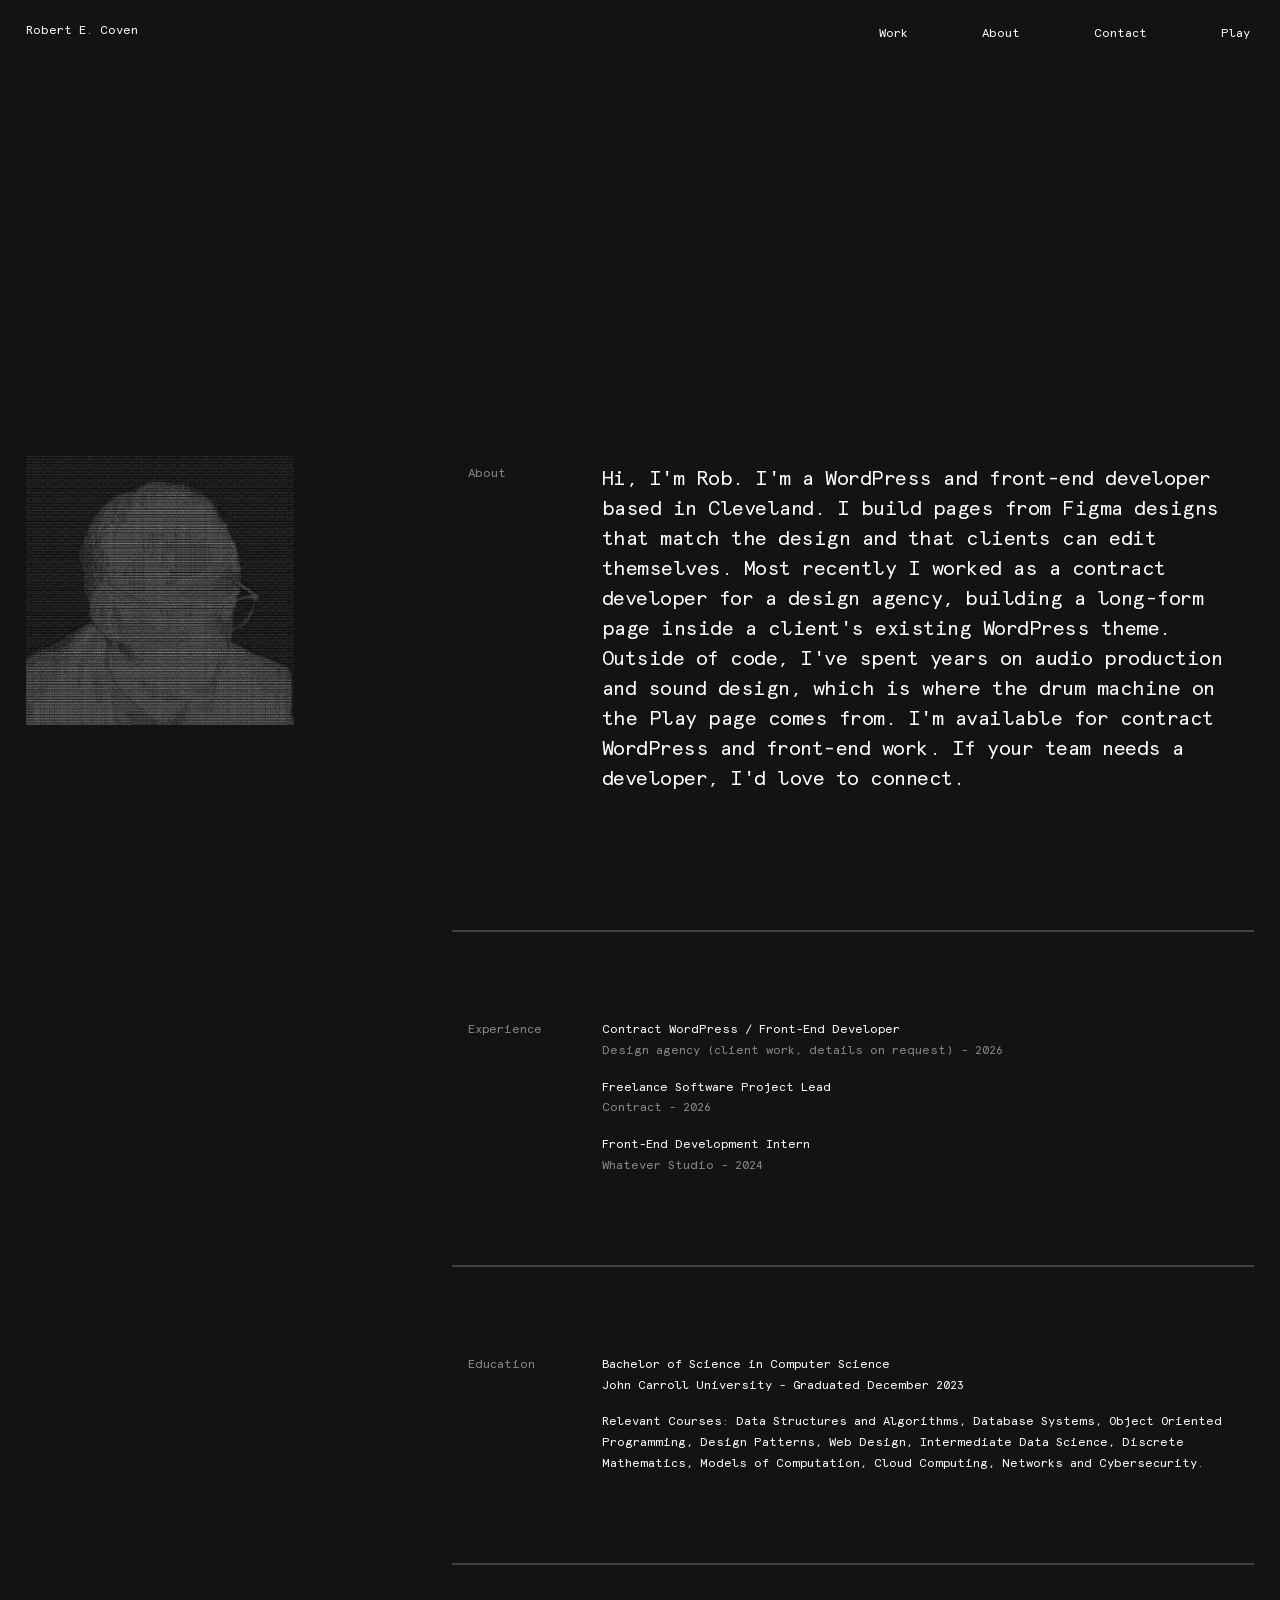
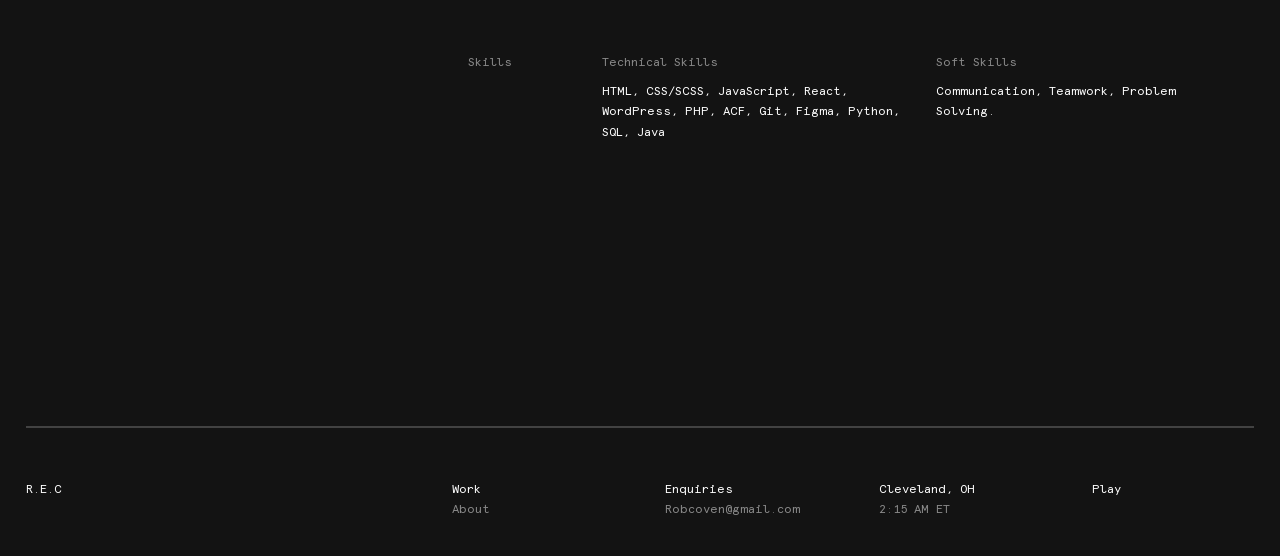
==== about.html @ 25897bfc "Update site copy for web dev work, fix contact email typo" ====
<!DOCTYPE html>
<html lang="en">
  <head>
    <meta charset="UTF-8">
    <meta name="viewport" content="width=device-width, initial-scale=1.0">
    <meta http-equiv="X-UA-Compatible" content="ie=edge">
    <title>About | Rob Coven</title>
    <link rel="stylesheet" href="./simple-grid.css">
    <link rel="stylesheet" href="./style.css">
    <link rel="icon" href="./favicon.ico" type="image/x-icon">
  </head>
  <body>
    <div class="container">
        <div class="nav row">
            <div class="col-8 h-name">
                <a class="nav-items" href="index.html">Robert E. Coven</a>
            </div>

            <div class="col-9-12 flex-nav">
                <div><a class="nav-links" href="index.html#work-section">Work</a></div>
                <div><a class="nav-links" href="about.html">About</a></div>
                <div><a class="nav-links" href="mailto:Robcoven@gmail.com">Contact</a></div>
                <div><a class="nav-links" href="play.html">Play</a></div>
            </div>
            <div class="ham-menu">
                <span class="bar"></span>
                <span class="bar"></span>
            </div>
        </div>

        <div class="mobile-menu">
            <div class="ham-display">
                <div class="ham-links">
                    <a class="nav-links mobile-hc" href="index.html#work-section">Work</a>
                    <a class="nav-links mobile-hc" href="about.html">About</a>
                    <a class="nav-links mobile-hc" href="mailto:Robcoven@gmail.com">Contact</a>
                    <a class="nav-links mobile-hc" href="play.html">Play</a>
                </div>


            </div>

            <div class="ham-footer">
                <div class="container-left">
                    <a class="mobile-label mobile-hc" href="index.html">R.E.C</a>
                </div>
                <div class="container-right">
                    <span class="mobile-label">Enquiries</span>
                    <a class="label-text opac-5" href="mailto:Robcoven@gmail.com">Robcoven@gmail.com</a> 
                </div>
            </div>
        </div>

        <div class="about row about-mobile">
            <div class="col-3 about-img-wrapper">
                <img  class="rob-img" src="./rob-1.jpg" alt="">
                <img  class="mobile-img" src="./ascii-rob.png" alt="">
            </div>
            <div class="col-1"></div>
            <div class="col-8">
                <div class="row about-section">
                    <div class="col-2 opac-5">
                        <span class="label-text">About</span>
                    </div>
                    <div class="col-10">
                    <p class="about-text">Hi, I'm Rob. I'm a WordPress and front-end developer based in Cleveland. I build pages from Figma designs that match the design and that clients can edit themselves. Most recently I worked as a contract developer for a design agency, building a long-form page inside a client's existing WordPress theme. Outside of code, I've spent years on audio production and sound design, which is where the drum machine on the Play page comes from. I'm available for contract WordPress and front-end work. If your team needs a developer, I'd love to connect.</p>
                    </div>
                </div>
                <div class="row">
                    <hr class="divider">
                </div>
                <div class="row about-section">
                    <div class="col-2 opac-5">
                        <span class="label-text">Experience</span>
                    </div>
                    <div class="col-10">
                    <p class="label-text">Contract WordPress / Front-End Developer</p>
                    <p class="label-text opac-5">Design agency (client work, details on request) - 2026</p>
                    <div class="gpa-wrapper">
                    </div>
                    <p class="label-text">Freelance Software Project Lead</p>
                    <p class="label-text opac-5">Contract - 2026</p>
                    <div class="gpa-wrapper">
                    </div>
                    <p class="label-text">Front-End Development Intern</p>
                    <p class="label-text opac-5">Whatever Studio - 2024</p>
                    </div>
                </div>
                <div class="row">
                    <hr class="divider">
                </div>
                <div class="row about-section">
                    <div class="col-2 opac-5">
                        <span class="label-text">Education</span>
                    </div>
                    <div class="col-10">
                    <p class="label-text">Bachelor of Science in Computer Science</p>
                    <p class="label-text">John Carroll University - Graduated December 2023</p>
                    <div class="gpa-wrapper">
                    </div>
                    <p class="label-text">Relevant Courses: Data Structures and Algorithms, Database Systems, Object Oriented Programming, Design Patterns, Web Design, Intermediate Data Science, Discrete Mathematics, Models of Computation, Cloud Computing, Networks and Cybersecurity.</p>
                    </div>
                </div>
                <div class="row">
                    <hr class="divider">
                </div>
                <div class="row about-section">
                    <div class="col-2 opac-5">
                        <span class="label-text">Skills</span>
                    </div>
                    <div class="col-5">
                    <p class="skill-label opac-5">Technical Skills</p>
                    <p class="label-text">HTML, CSS/SCSS, JavaScript, React, WordPress, PHP, ACF, Git, Figma, Python, SQL, Java</p>
                    </div>
                    <div class="col-5">
                        <p class="skill-label opac-5">Soft Skills</p>
                        <p class="label-text">Communication, Teamwork, Problem Solving.</p>
                        </div>
                </div>
            </div>
        </div>
        <div class="row">
            <div class="col-12">
                <hr class="footer-divider">
            </div>
        </div>
        <div class="row mobile-name">
            <div class="col-12">
                <a class="label-text" href="index.html">R.E.C</a>
            </div>
        </div>
        <div class="row footer-links">
            <div class="col-6">
                <a class="label-text" href="index.html#work-section">Work</a>
                <a class="label-text opac-5" href="about.html">About</a>  
            </div>
            <div class="col-6">
                <span class="label-text">Enquiries</span>
                <a class="label-text opac-5" href="mailto:Robcoven@gmail.com">Robcoven@gmail.com</a>
            </div>
        </div>
        <div class="row footer">
            <div class="col-4">
                <a class="label-text footer-name" href="index.html">R.E.C</a>
            </div>
            <div class="col-2">
                <a class="f-label" href="index.html#work-section">Work</a>
                <a class="label-text opac-5" href="about.html">About</a>
            </div>
            <div class="col-2">
                <span class="f-label">Enquiries</span>
                <a class="label-text opac-5" href="mailto:Robcoven@gmail.com">Robcoven@gmail.com</a>
            </div>
            <div class="col-2">
                <span class="f-label">Cleveland, OH</span>
                <span class="label-text opac-5" id="live-time"></span>
            </div>
            <div class="col-2">
                <a class="label-text" href="play.html">Play</a>
            </div>

        </div>            
    </div>
	<script src="index.js"></script>
  </body>
</html>
---- simple-grid.css ----
/**
*** SIMPLE GRID
*** (C) ZACH COLE 2016
**/

@import url(https://fonts.googleapis.com/css?family=Lato:400,300,300italic,400italic,700,700italic);

/* UNIVERSAL */

html,
body {
  height: 100%;
  width: 100%;
  margin: 0;
  padding: 0;
  left: 0;
  top: 0;
  font-size: 100%;
}

/* ROOT FONT STYLES */


/* TYPOGRAPHY */

h1 {
  font-size: 2.5rem;
}

h2 {
  font-size: 2rem;
}

h3 {
  font-size: 1.375rem;
}

h4 {
  font-size: 1.125rem;
}

h5 {
  font-size: 1rem;
}

h6 {
  font-size: 0.875rem;
}

p {
  font-size: 1.125rem;
  font-weight: 200;
  line-height: 1.8;
}

.font-light {
  font-weight: 300;
}

.font-regular {
  font-weight: 400;
}

.font-heavy {
  font-weight: 700;
}

/* POSITIONING */

.left {
  text-align: left;
}

.right {
  text-align: right;
}

.center {
  text-align: center;
  margin-left: auto;
  margin-right: auto;
}

.justify {
  text-align: justify;
}

/* ==== GRID SYSTEM ==== */

.container {
  width: 100%;
  margin-top: 16px;
}

.row {
  position: relative;
  width: 100%;
}

.row [class^="col"] {
  float: left;
  margin: 0.5rem 2%;
  min-height: 0.125rem;
}

.col-1,
.col-2,
.col-3,
.col-4,
.col-5,
.col-6,
.col-7,
.col-8,
.col-9,
.col-10,
.col-11,
.col-12 {
  width: 96%;
}

.col-1-sm {
  width: 4.33%;
}

.col-2-sm {
  width: 12.66%;
}

.col-3-sm {
  width: 21%;
}

.col-4-sm {
  width: 29.33%;
}

.col-5-sm {
  width: 37.66%;
}

.col-6-sm {
  width: 46%;
}

.col-7-sm {
  width: 54.33%;
}

.col-8-sm {
  width: 62.66%;
}

.col-9-sm {
  width: 71%;
}

.col-10-sm {
  width: 79.33%;
}

.col-11-sm {
  width: 87.66%;
}

.col-12-sm {
  width: 96%;
}

.row::after {
	content: "";
	display: table;
	clear: both;
}

.hidden-sm {
  display: none;
}

@media only screen and (min-width: 33.75em) {  /* 540px */
  .container {
    width: 80%;
  }
}

@media only screen and (min-width: 50em) {  /* 800px */
  .col-1 {
    width: 4.33%;
  }

  .col-2 {
    width: 12.66%;
  }

  .col-3 {
    width: 21%;
  }

  .col-4 {
    width: 29.33%;
  }

  .col-5 {
    width: 37.66%;
  }

  .col-6 {
    width: 46%;
  }

  .col-7 {
    width: 54.33%;
  }

  .col-8 {
    width: 62.66%;
  }

  .col-9 {
    width: 71%;
  }

  .col-10 {
    width: 79.33%;
  }

  .col-11 {
    width: 87.66%;
  }

  .col-12 {
    width: 96%;
  }

  .hidden-sm {
    display: block;
  }
}

@media only screen and (min-width: 60em) { /* 960px */
  .container {
    width: 100%;
  }
}
---- style.css ----
html, body, div, span, applet, object, iframe,
h1, h2, h3, h4, h5, h6, p, blockquote, pre,
a, abbr, acronym, address, big, cite, code,
del, dfn, em, img, ins, kbd, q, s, samp,
small, strike, strong, sub, sup, tt, var,
b, u, i, center,
dl, dt, dd, ol, ul, li,
fieldset, form, label, legend,
table, caption, tbody, tfoot, thead, tr, th, td,
article, aside, canvas, details, embed, 
figure, figcaption, footer, header, hgroup, 
menu, nav, output, ruby, section, summary,
time, mark, audio, video {
	margin: 0;
	padding: 0;
	border: 0;
	font-size: 100%;
	font: inherit;
	vertical-align: baseline;
}
/* HTML5 display-role reset for older browsers */
article, aside, details, figcaption, figure, 
footer, header, hgroup, menu, nav, section {
	display: block;
}
body {
	line-height: 1;
}
ol, ul {
	list-style: none;
}
blockquote, q {
	quotes: none;
}
blockquote:before, blockquote:after,
q:before, q:after {
	content: '';
	content: none;
}
table {
	border-collapse: collapse;
	border-spacing: 0;
}

/*End of Reset*/

@font-face {
    font-family: "ApercuMonoProRegular";
    src: url(ApercuMonoProRegular.ttf);
  }


body {
    background-color: #131313;
}


.nav {
    width: 100%;
}

a {
    text-decoration: none;
}

a:visited {
    color: #FFFF;
}

li {
    list-style-type: none;
}

.nav-items {
    font-family: "ApercuMonoProRegular";
    color: #FFFF;
}

.nav-links {
    font-family: "ApercuMonoProRegular";
    color: #FFFF;
    font-size: 12px;
}

.h-name {
    font-size: 12px;
}

.label-text {
    font-family: "ApercuMonoProRegular";
    color: #FFFF;
    font-size: 12px;
    display: block;
}

.footer-links .label-text {
    margin-bottom: 8px;
}

.about {
    margin-top: 400px;
    margin-bottom: 250px;
}

.mpc-about {
    margin-top: 400px;
    margin-bottom: 80px;
}

.about-text {
    font-family: "ApercuMonoProRegular";
    color: #FFFF;
    font-size: 20px;
    max-width: 688px;
    line-height: 150%;
    margin-bottom: 48px;
    letter-spacing: -0.5px;
}




.rm-btn {
    background-color: #131313;
    border: 1px solid rgb(255,255,255,0.2);
    font-family: "ApercuMonoProRegular";
    color: #FFFF;
    padding: 14px 20px;
    
}

.rm-btn:hover {
    background: limegreen;
    color: #131313;
    transition: all 0.3s ease;
    cursor: pointer;
}

a:hover {
    color: limegreen;
    transition: all 0.3s ease;
    cursor: pointer;
}

.divider {
    margin: 80px 0px;
    border: 1px solid rgb(255,255,255,0.2);
}

.section-label {
    font-family: "ApercuMonoProRegular";
    color: rgb(255,255,255,0.5);
}

.project.row {
    font-family: "ApercuMonoProRegular";
    color: #FFFF;
    font-size: 12px;
    line-height: 130%;

}


.last-project {
    margin-bottom: 200px;
}
.opac-5 {
    opacity: .5;

}

.project-section:not(:last-child) {
    border-bottom: 1px solid rgb(255,255,255,0.2);
    padding-bottom: 32px;
}

.project-section:not(:first-child) {
    padding-top: 16px;
}

.project-section .col-5 {
    margin-left: 0;
}



.project-img {
    width: 100%;
}


.footer-divider {
    border: 1px solid rgb(255,255,255,0.2);
}

.footer {
    padding-bottom: 32px;
    padding-top: 32px;
}

.flex-nav {
    display: flex;
    justify-content: space-between;
    width: 29%;
    max-width: 600px;
}

.ham-menu {
    display: none;
}

.ham-display {
    display: flex;
    flex-direction: column;
    align-items: center;
    justify-content: center;
    flex-grow: 11;
    background-color: #131313;
    width: 100%;
    z-index: 1;
}

body.nav-open .ham-display {
    top: 0;
    transition: all 3s ease-in-out;
}

.bar {
    display: block;
    width: 30px;
    height: 1.5px;
    margin: 11px auto;
    border-radius: 50px;
    -webkit-transition: all 0.3s ease-in-out;
    transition: all 0.3s ease-in-out;
    background-color: #ffff;
}


body.nav-open {
    overflow-y: hidden;
}

.mobile-name {
    display: none;
}

.footer-links {
    display: none;
}

.f-label {
    font-family: "ApercuMonoProRegular";
    color: #FFFF;
    font-size: 12px;
    display: block;
    padding-bottom: 8px;
}

.ham-footer {
    display: flex;
    flex-direction: row;
    border-top: 1px solid rgb(255,255,255,0.2);
    margin: 32px 16px;
}

.mobile-menu {
    position: fixed;
    top: -100vh;
    z-index: 100;
    display: flex;
    justify-content: space-between;
    flex-direction: column;
    width: 100%;
    height: 100vh;
    background-color: #131313;
    transition: all 0.5s ease-in-out;
    max-width: 100vw;
}

.mobile-label {
    font-family: "ApercuMonoProRegular";
    color: #FFFF;
    font-size: 12px;
    padding-bottom: 8px;
}

.container-left {
    padding-top: 32px;
    width: 50%;
}

.container-right {
    display: flex;
    padding-top: 32px;
    flex-direction: column;
    width: 50%;
}

.mpc-container {
    display: flex;
    flex-direction: row;
    border: 1px solid rgb(255,255,255,0.2);
}

.mpc-display {
    border: 1px solid rgb(255,255,255,0.2);
    padding-bottom: 106px;
    margin: 16px 0px 0px 16px;
    display: flex;
    flex-direction: row;
    justify-content: space-between;
    padding: 10px;
    height: 16%;
}

.mpc-left {
    display: flex;
    flex-direction: column;
    width: 34%;

}

.mpc-leftcontent {
    display: flex;
    flex-direction: column;
    justify-content: space-between;
    align-items: center;
    height: 100%;
    padding: 13% 0;
}

.mpc-speaker {
    width: 50%;
}

.mpc-logo {
    width: 54%;
}

.mpc-right {
    display: flex;
    flex-flow: row wrap;
    width: 66%;
    margin: 8px;
}


.pad {
    border: 1px solid rgb(255,255,255,0.2);
    flex: 1 0 21%;
    width: 50%;
    margin: 8px;
}

.pad:after {
    content: "";
    display: block;
    padding-bottom: 100%;
}

.pad:hover {
    background-color: rgb(255,255,255,0.2);
    transition: all 0.3s ease;
    cursor: pointer;
}

.pad:focus {
    background-color: rgb(0, 255, 0, 0.2);
    transition: all 0.3s ease;
    cursor: pointer;
}

.mpc-slider {
    display: flex;
    align-items: center;
    flex-direction: row;
    justify-content: center;
    width: 100%;
    position: relative;
}

.mpc-slider .label-text:first-child {
    padding: 0px 16px;
}

.mpc-divider {
    align-items: center;
    position: relative;
    border-top: 1px solid rgb(255,255,255, 0.2);
    width: 100%;
    margin: 6px 0px;
    height: 0;
}

.mpc-fader-text {
    font-family: "ApercuMonoProRegular";
    color: #FFFF;
    font-size: 12px;
    display: block;
    padding: 0px 16px;
    
}

.mpc-fader {
    -webkit-appearance: none;
    width: 100%;
    margin: 0;
    background: transparent;
    position: absolute;
    top: 50%; 
    transform: translateY(-50%);
}

.mpc-fader::-webkit-slider-thumb {
    -webkit-appearance: none;
    appearance: none;
    width: 16px;
    height: 40px;
    background: #131313;
    cursor: pointer;
    border: 1px solid rgb(255,255,255,0.2);
    
}

.mpc-fader::-moz-range-thumb {
    width: 16px;
    height: 40px;
    background: #131313;
    cursor: pointer;
    border: 1px solid rgb(255,255,255,0.2);
    margin: 6px 16px;
}

.mpc-row {
    margin-bottom: 200px;
}

.mpc-display .label-text {
    max-width: 80%;
    overflow-x: hidden;
}
/*  ---------ABOUT PAGE---------- */
.rob-img {
    width: 100%;
    position: relative;
    opacity: 0;
    z-index: 2;
    transition: all 0.3s ease-in-out;
}

.rob-img:hover {
    opacity: 1;
}

.content-spacer {
    height: 120px;
}

.skill-label {
    font-family: "ApercuMonoProRegular";
    color: #FFFF;
    font-size: 12px;
    display: block;
    margin-bottom: 8px;
}

.gpa-wrapper {
    margin: 16px 0px;
}

.about-section {
    line-height: 130%;
}

.mobile-img {
    position: absolute;
    top: 0;
    left: 0;
    width: 100%;
}

.about-img-wrapper {
    position: relative;
}





/*set height of mobile-menu to 100% - (height of nav + footer)
  center the content


/* @media screen and (max-width:900px) {
    .p-name {
        margin-left: 0 !important;
    }

    .ham-menu.active .bar:nth-child(1) {
        transform: translateY(6px) rotate(45deg);
    }
    
    .ham-menu.active .bar:nth-child(2) {
        transform: translateY(-7px) rotate(-45deg);
    }

    .flex-nav {
        display: flex;
        justify-content: space-between;
        width: 35%;
        max-width: 490px;
    }

    .nav-row, .col-9-12 {
        display: none;
    }

    .ham-display.active {
        display: flex;
        flex-direction: column;
        align-content: center;
        background-color: #131313;
        width: 100%;
    }

    .nav-links {
        font-size: 30px;
        padding: 16px 0;
    }

    .footer {
        display: none;
    }

    .footer-name {
        display: block;
    }

    .footer-links {
        display: block;
    }

    .footer-links .col-6 {
        width: 46%;
    }

    

} */

@media screen and (max-width: 800px) {
    .p-name {
        margin-left: 0 !important;
    }

    .h-name {
        z-index: 1000;
        position: relative;
    }

    .nav-row, .col-9-12 {
        display: none;
    }

    .nav.row {
        position: static !important;
    }

    .ham-menu {
        display: block;
        position: absolute;
        right: 16px;
        cursor: pointer;
        z-index: 1000;
        top: 16px;
    }

    .mobile-menu.active {

    }

    .nav-open .mobile-menu 
    {
        top: 0;
    }

    .ham-display.active {
        
    }

    .ham-links {
        display: flex;
        flex-direction: column;
        justify-content: center;
    }

    .ham-footer.active {

    }

    .ham-menu.active .bar:nth-child(1) {
        transform: translateY(6px) rotate(45deg);
    }
    
    .ham-menu.active .bar:nth-child(2) {
        transform: translateY(-6px) rotate(-45deg);
    }

    .nav-links {
        font-size: 12px;
        padding: 16px 0;
    }

    .flex-nav {
        display: flex;
        justify-content: space-between;
        width: 35%;
        max-width: 490px;
    }

    .nav-row, .col-9-12 {
        display: none;
    }

    .nav-links {
        font-size: 30px;
        padding: 16px 0;
    }

    .footer {
        display: none;
    }

    .mobile-name {
        display: block;
        padding-bottom: 32px;
    }

    .footer-links {
        display: block;
    }


    .footer-links .col-6 {
        width: 46%;
    }

    .p-desktop {
        display: none;
    }

    .m-pad {
        border: 1px solid rgb(255, 255, 255, 0.2);
        flex: 1 0 23%;
        width: 50%;
        margin: 8px;
    }

    .pad-active {
        background-color: rgb(255,255,255,0.2);
        transition: all 0.3s ease;
        cursor: pointer;
    }    

    .mpc-container {
        flex-direction: column-reverse;
        align-items: center;
    }

    .mpc-leftcontent {
        flex-direction: column-reverse;
    }

    .mpc-right {
        display: flex;
        flex-flow: row wrap;
        width: 100%;
        margin: 8px;
        flex-grow: 1;
        padding: 0px 8px;
        box-sizing: border-box;
    }

    .mpc-left {
        width: 85%;
    }

    .mpc-display {
        display: none;
    }

    .mpc-speaker {
        display: none;
    }

    .mpc-logo {
        padding-top: 70px;
        width: 65%;
    }

    .mpc-slider {
        margin-top: 40px;
    }

    .mpc-fader {
    }

    .about-mobile {
        margin-top: 228px;
        margin-bottom: 250px;
        display: flex;
        flex-direction: column;
    }

    .rob-img {
        width: 100%;
        opacity: 0.1;
        position: relative;
    }
    .mobile-img {
        display: block;
        width: 100%;
    }

    .about-img-wrapper {
        margin-bottom: 80px !important;
    }
    
}

@media only screen and (min-width: 33.75em){
    .container {
        width: 100%;
    }
}
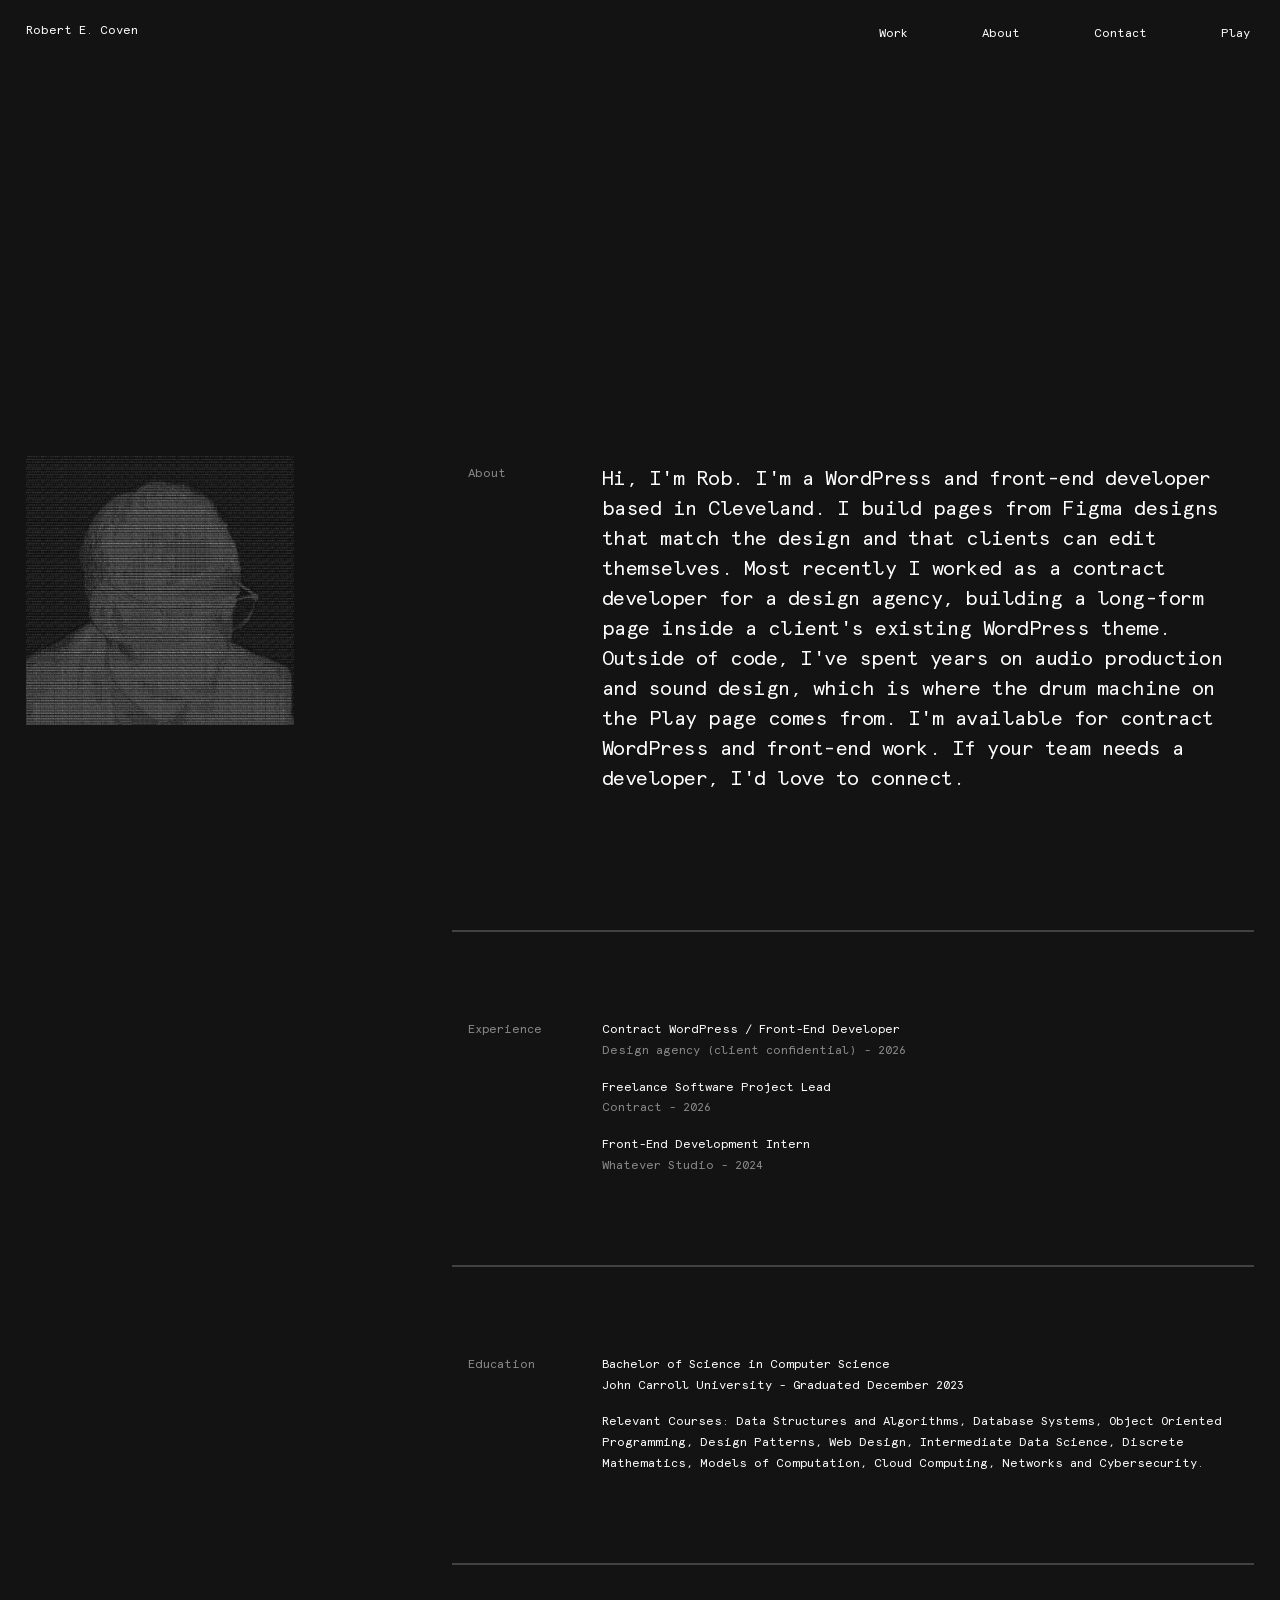
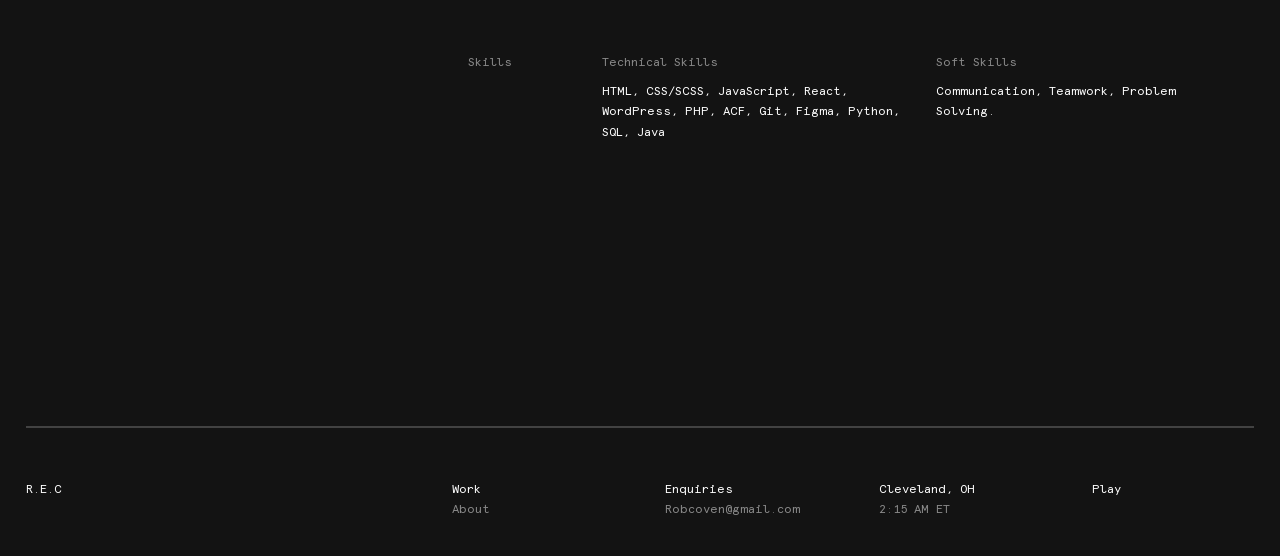
==== commit 5cd35da7: "Update agency entry wording on About page" ====
--- a/about.html
+++ b/about.html
@@ -75,7 +75,7 @@
                     </div>
                     <div class="col-10">
                     <p class="label-text">Contract WordPress / Front-End Developer</p>
-                    <p class="label-text opac-5">Design agency (client work, details on request) - 2026</p>
+                    <p class="label-text opac-5">Design agency (client confidential) - 2026</p>
                     <div class="gpa-wrapper">
                     </div>
                     <p class="label-text">Freelance Software Project Lead</p>
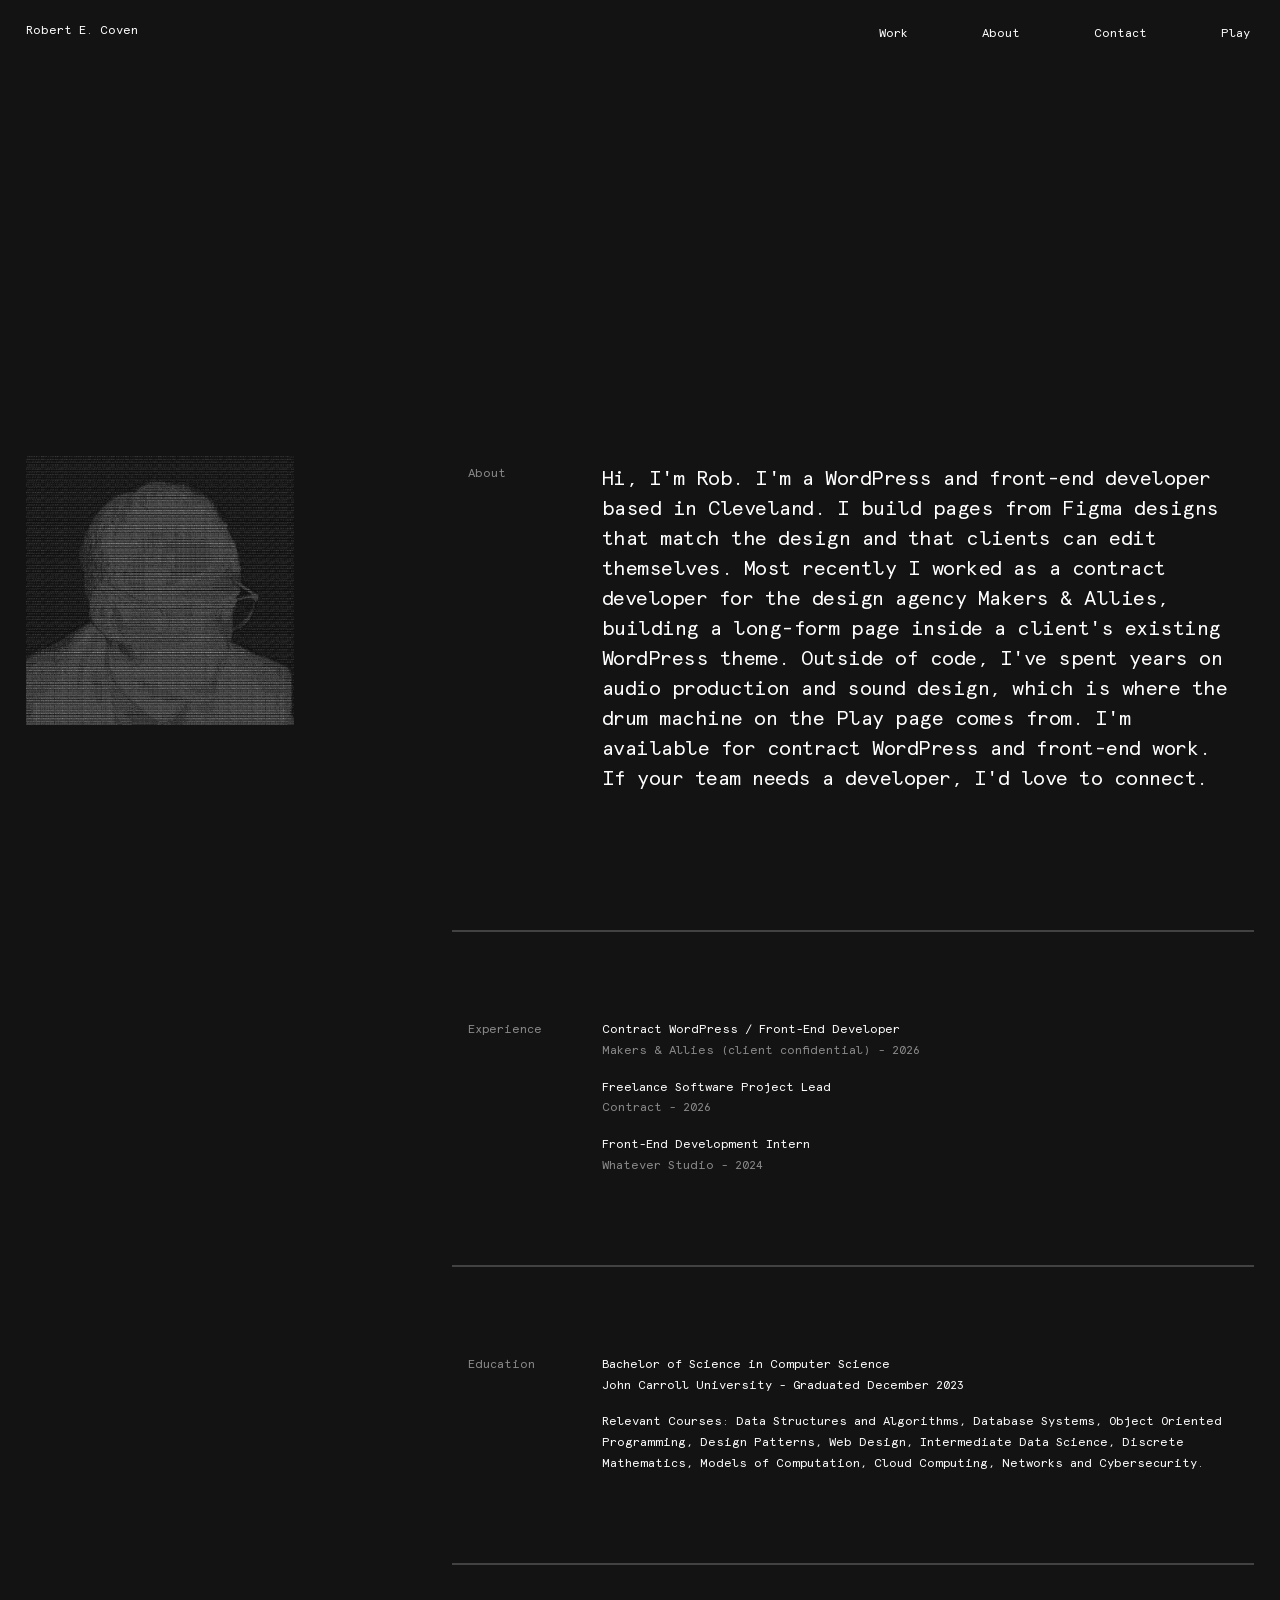
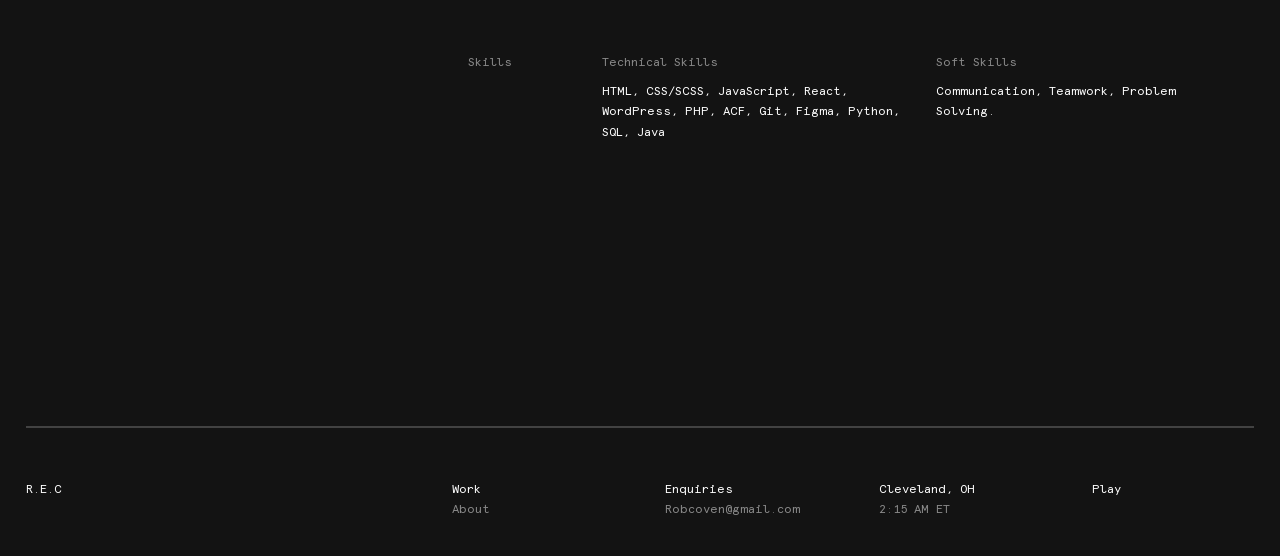
==== commit df13df73: "Name the agency on the About page" ====
--- a/about.html
+++ b/about.html
@@ -63,7 +63,7 @@
                         <span class="label-text">About</span>
                     </div>
                     <div class="col-10">
-                    <p class="about-text">Hi, I'm Rob. I'm a WordPress and front-end developer based in Cleveland. I build pages from Figma designs that match the design and that clients can edit themselves. Most recently I worked as a contract developer for a design agency, building a long-form page inside a client's existing WordPress theme. Outside of code, I've spent years on audio production and sound design, which is where the drum machine on the Play page comes from. I'm available for contract WordPress and front-end work. If your team needs a developer, I'd love to connect.</p>
+                    <p class="about-text">Hi, I'm Rob. I'm a WordPress and front-end developer based in Cleveland. I build pages from Figma designs that match the design and that clients can edit themselves. Most recently I worked as a contract developer for the design agency Makers &amp; Allies, building a long-form page inside a client's existing WordPress theme. Outside of code, I've spent years on audio production and sound design, which is where the drum machine on the Play page comes from. I'm available for contract WordPress and front-end work. If your team needs a developer, I'd love to connect.</p>
                     </div>
                 </div>
                 <div class="row">
@@ -75,7 +75,7 @@
                     </div>
                     <div class="col-10">
                     <p class="label-text">Contract WordPress / Front-End Developer</p>
-                    <p class="label-text opac-5">Design agency (client confidential) - 2026</p>
+                    <p class="label-text opac-5">Makers &amp; Allies (client confidential) - 2026</p>
                     <div class="gpa-wrapper">
                     </div>
                     <p class="label-text">Freelance Software Project Lead</p>
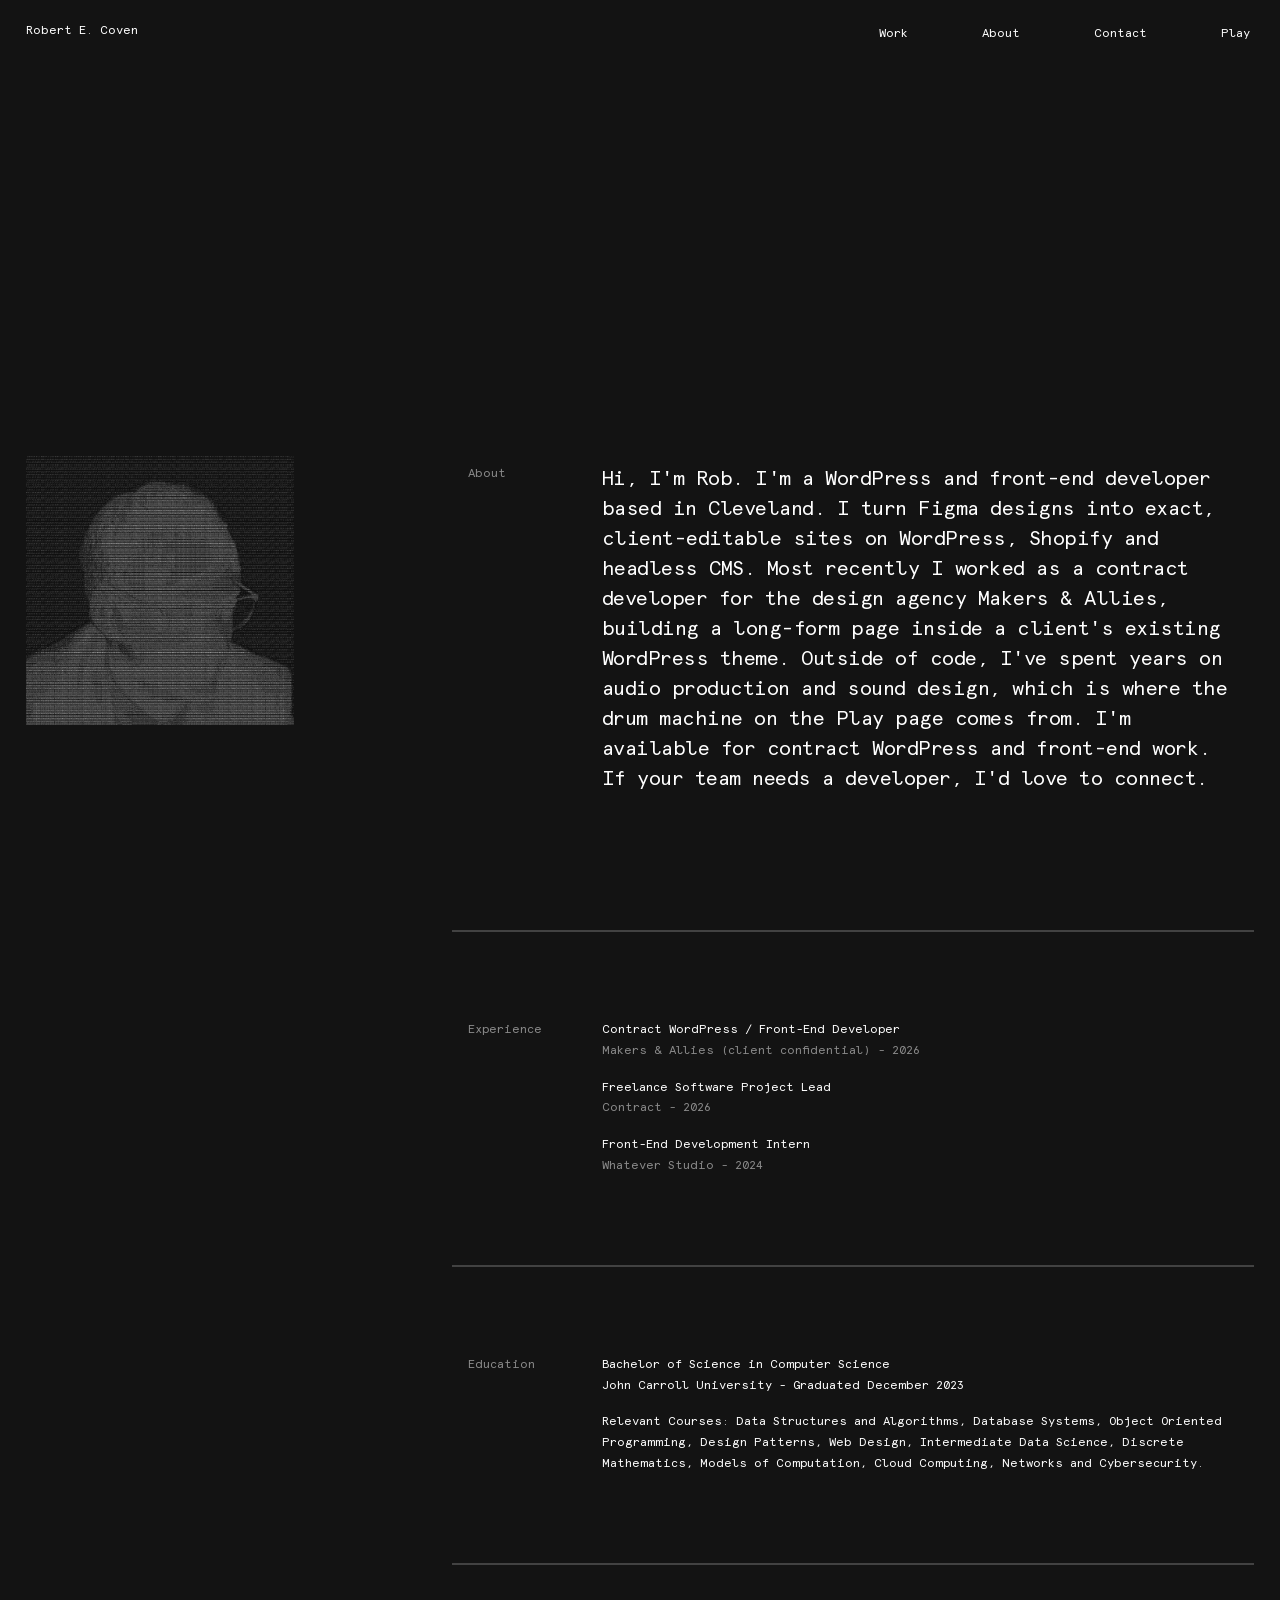
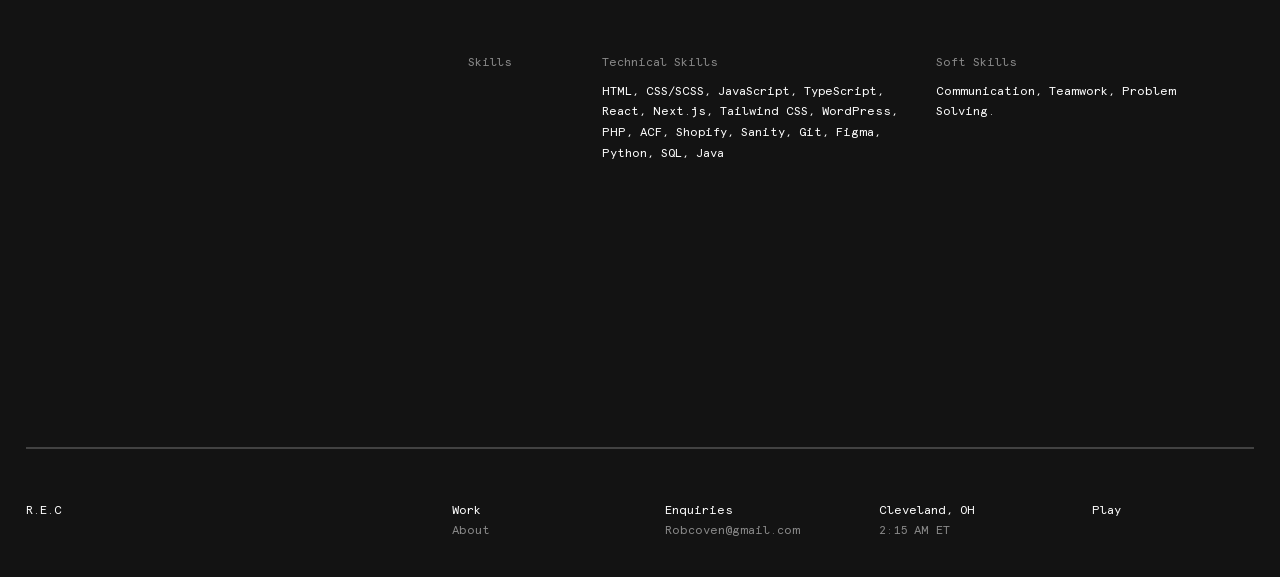
==== commit 4efde781: "Add Sky Jewelry project, remove Spritzi, update intro and skills" ====
--- a/about.html
+++ b/about.html
@@ -63,7 +63,7 @@
                         <span class="label-text">About</span>
                     </div>
                     <div class="col-10">
-                    <p class="about-text">Hi, I'm Rob. I'm a WordPress and front-end developer based in Cleveland. I build pages from Figma designs that match the design and that clients can edit themselves. Most recently I worked as a contract developer for the design agency Makers &amp; Allies, building a long-form page inside a client's existing WordPress theme. Outside of code, I've spent years on audio production and sound design, which is where the drum machine on the Play page comes from. I'm available for contract WordPress and front-end work. If your team needs a developer, I'd love to connect.</p>
+                    <p class="about-text">Hi, I'm Rob. I'm a WordPress and front-end developer based in Cleveland. I turn Figma designs into exact, client-editable sites on WordPress, Shopify and headless CMS. Most recently I worked as a contract developer for the design agency Makers &amp; Allies, building a long-form page inside a client's existing WordPress theme. Outside of code, I've spent years on audio production and sound design, which is where the drum machine on the Play page comes from. I'm available for contract WordPress and front-end work. If your team needs a developer, I'd love to connect.</p>
                     </div>
                 </div>
                 <div class="row">
@@ -110,7 +110,7 @@
                     </div>
                     <div class="col-5">
                     <p class="skill-label opac-5">Technical Skills</p>
-                    <p class="label-text">HTML, CSS/SCSS, JavaScript, React, WordPress, PHP, ACF, Git, Figma, Python, SQL, Java</p>
+                    <p class="label-text">HTML, CSS/SCSS, JavaScript, TypeScript, React, Next.js, Tailwind CSS, WordPress, PHP, ACF, Shopify, Sanity, Git, Figma, Python, SQL, Java</p>
                     </div>
                     <div class="col-5">
                         <p class="skill-label opac-5">Soft Skills</p>
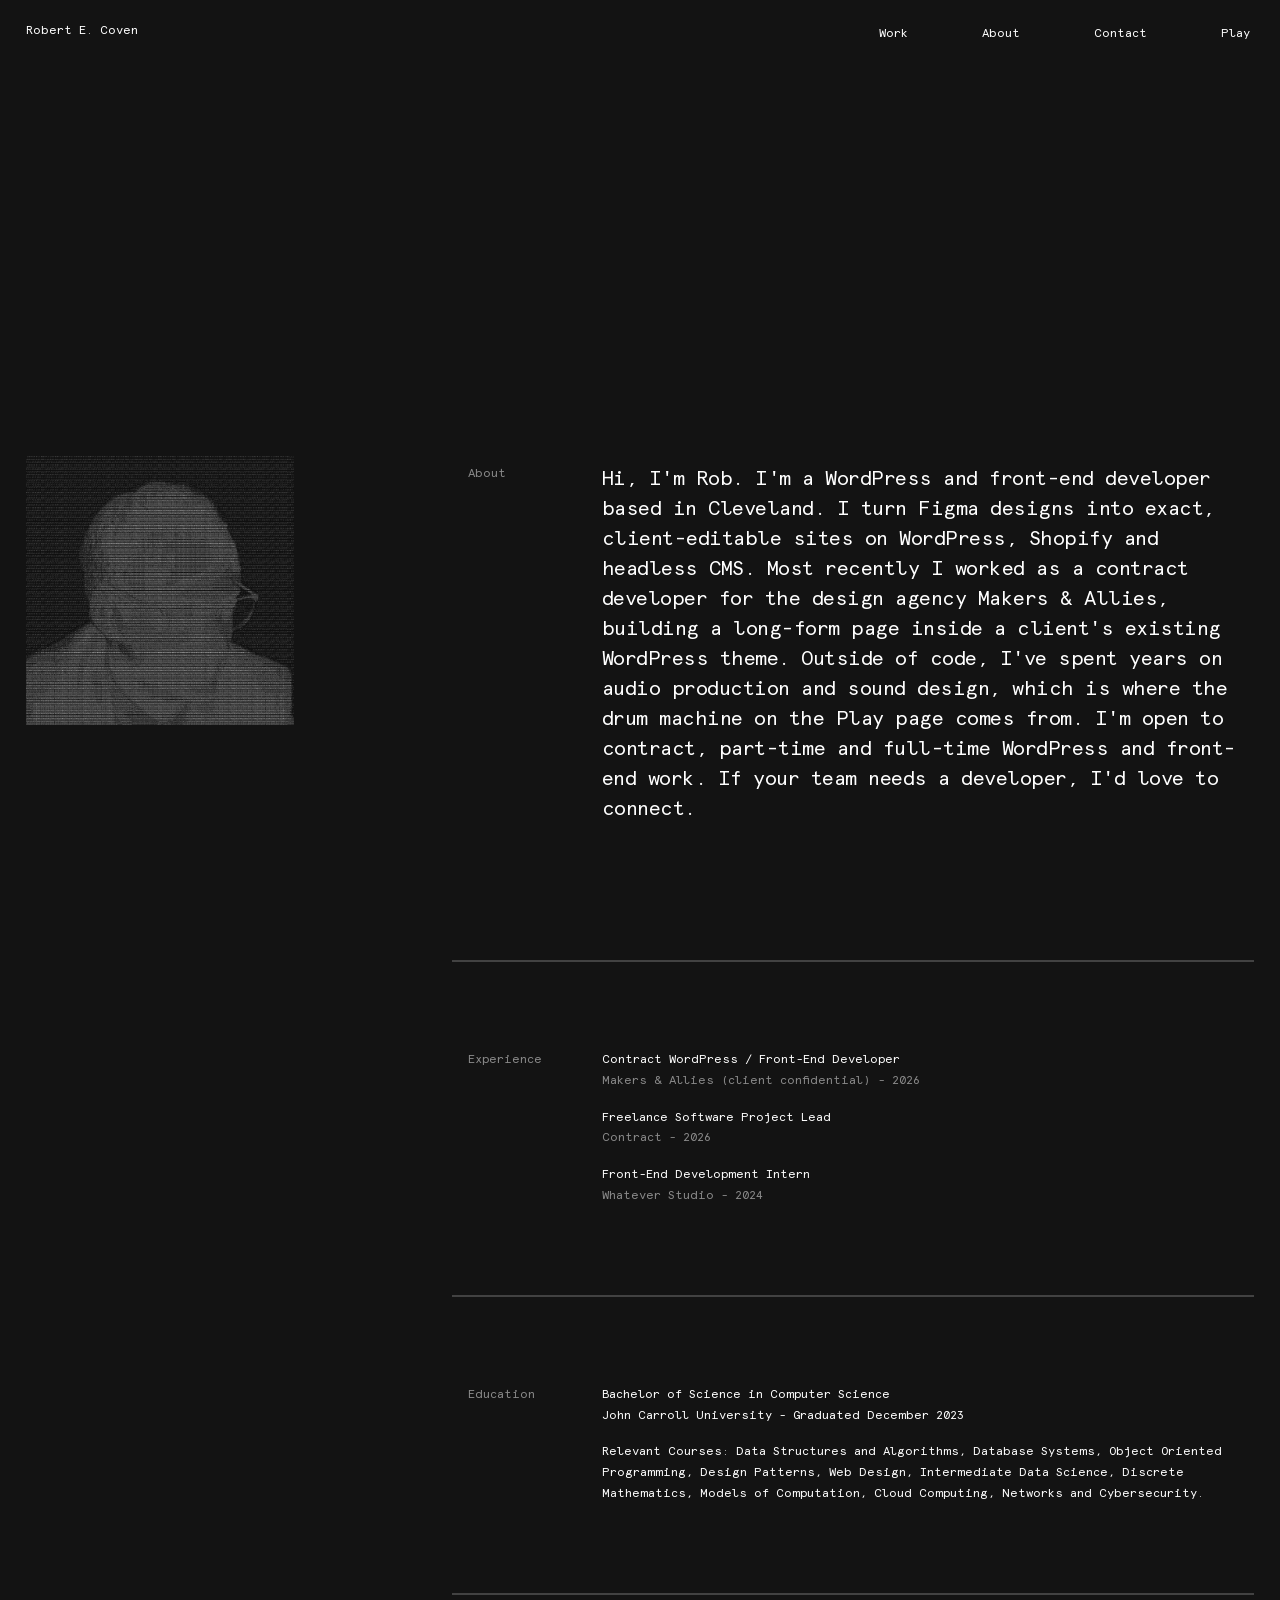
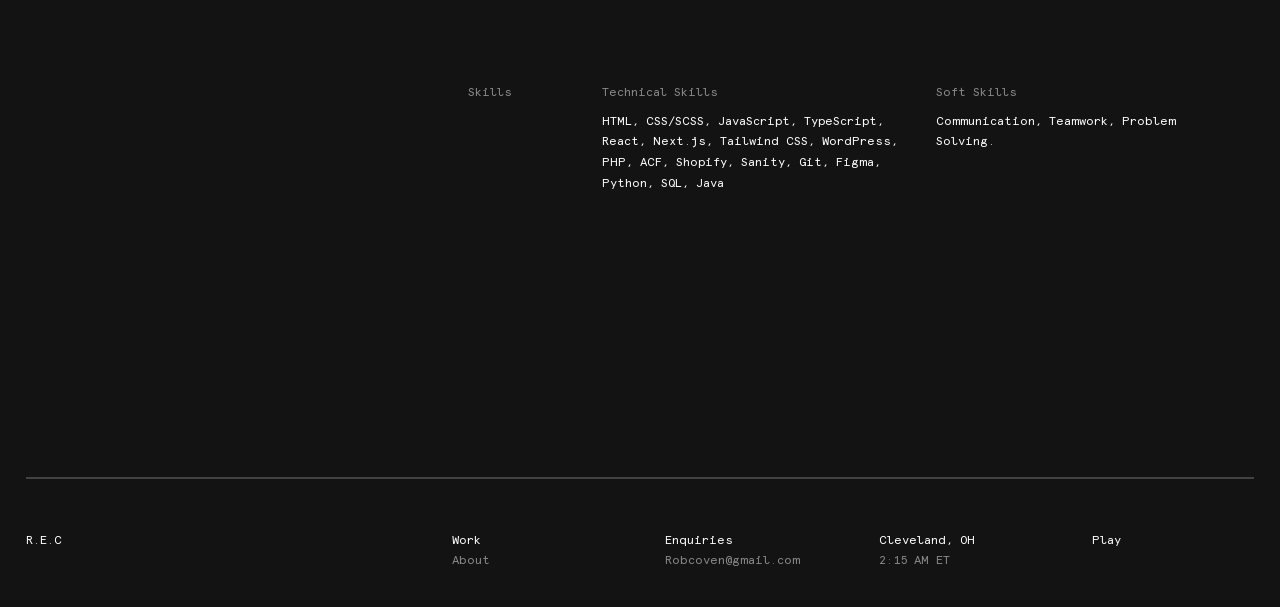
==== commit 82bd80d8: "Reword availability and Sky description, match Sky image to the other project tiles" ====
--- a/about.html
+++ b/about.html
@@ -63,7 +63,7 @@
                         <span class="label-text">About</span>
                     </div>
                     <div class="col-10">
-                    <p class="about-text">Hi, I'm Rob. I'm a WordPress and front-end developer based in Cleveland. I turn Figma designs into exact, client-editable sites on WordPress, Shopify and headless CMS. Most recently I worked as a contract developer for the design agency Makers &amp; Allies, building a long-form page inside a client's existing WordPress theme. Outside of code, I've spent years on audio production and sound design, which is where the drum machine on the Play page comes from. I'm available for contract WordPress and front-end work. If your team needs a developer, I'd love to connect.</p>
+                    <p class="about-text">Hi, I'm Rob. I'm a WordPress and front-end developer based in Cleveland. I turn Figma designs into exact, client-editable sites on WordPress, Shopify and headless CMS. Most recently I worked as a contract developer for the design agency Makers &amp; Allies, building a long-form page inside a client's existing WordPress theme. Outside of code, I've spent years on audio production and sound design, which is where the drum machine on the Play page comes from. I'm open to contract, part-time and full-time WordPress and front-end work. If your team needs a developer, I'd love to connect.</p>
                     </div>
                 </div>
                 <div class="row">
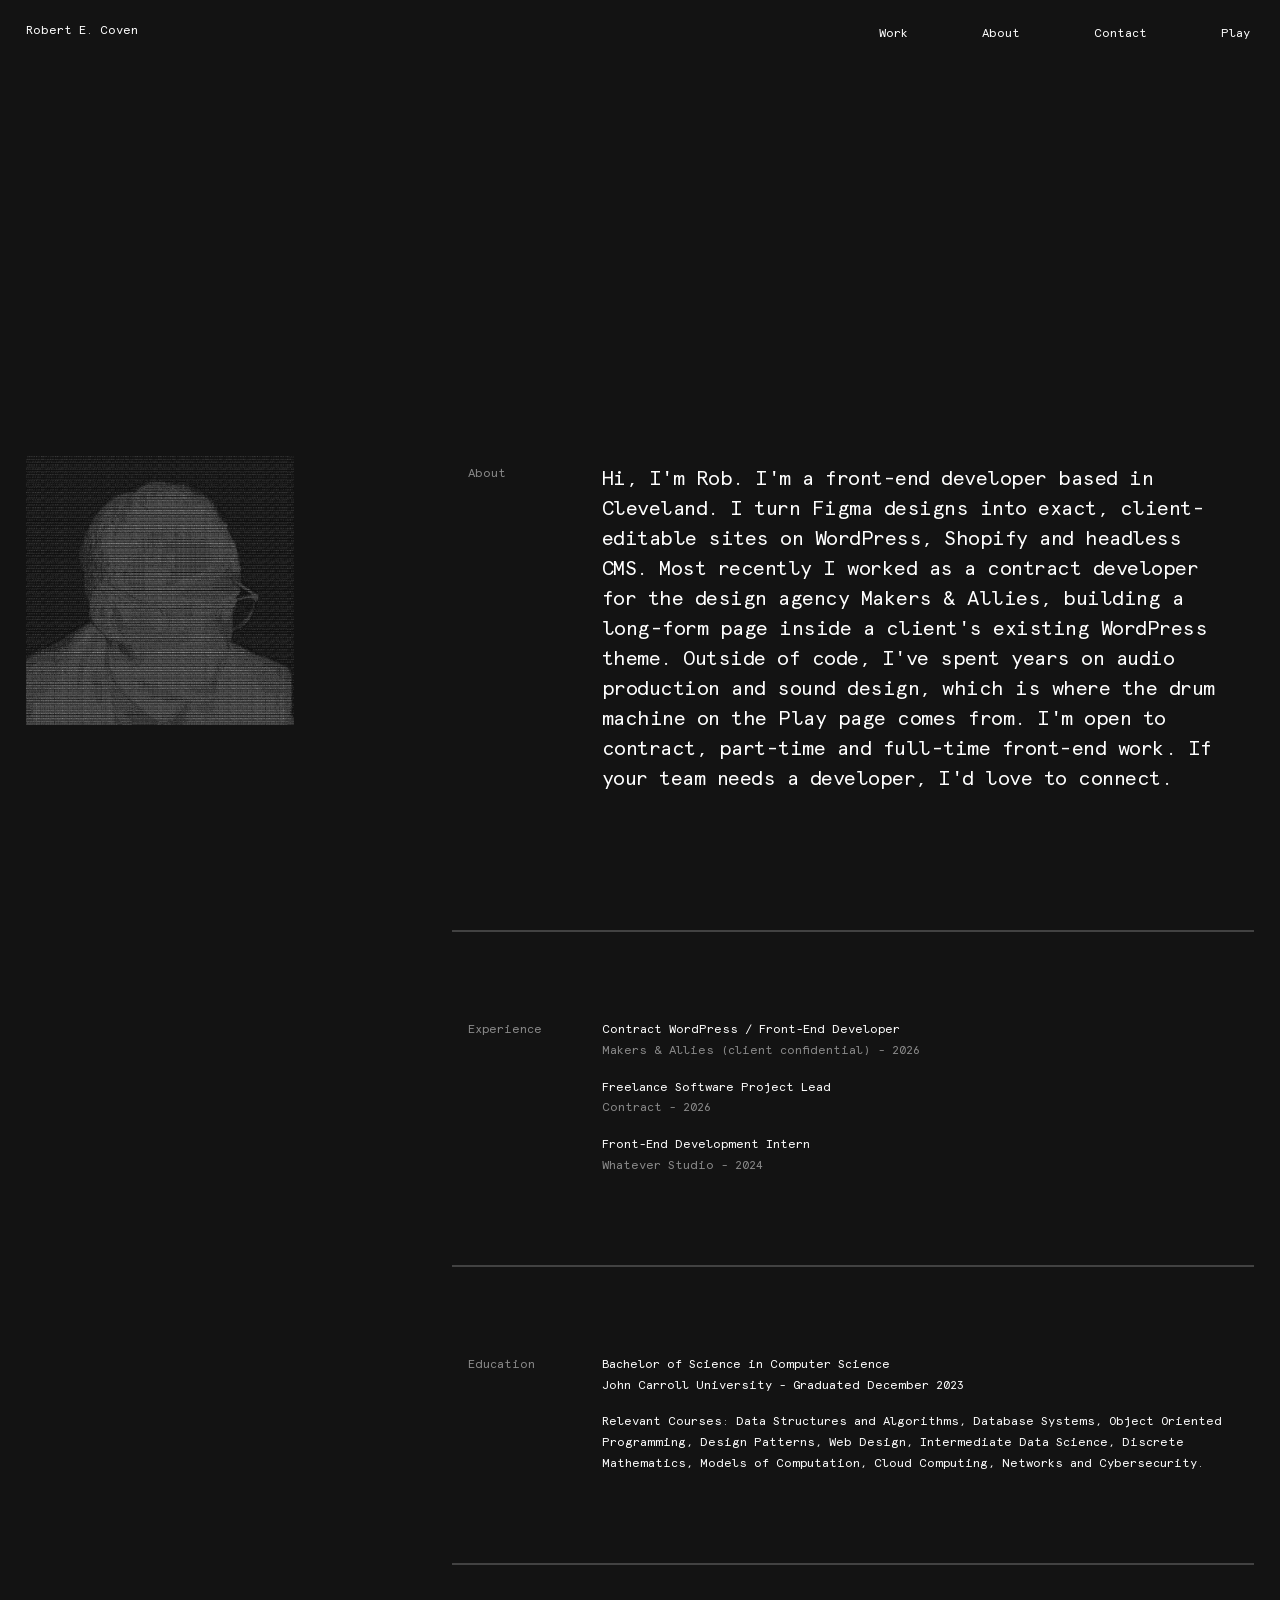
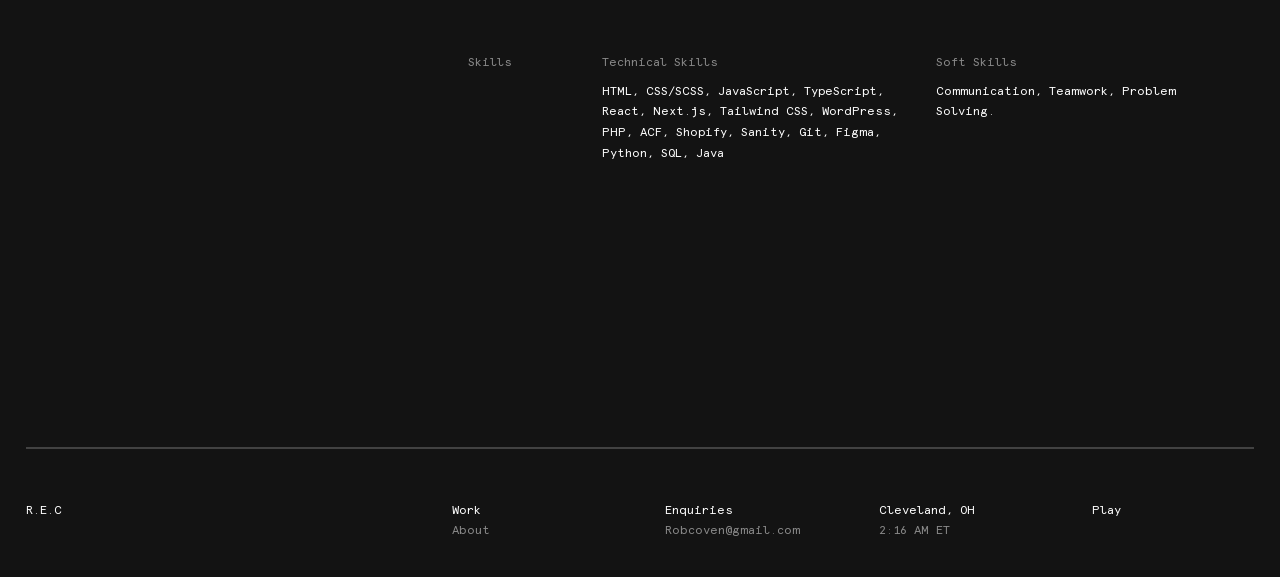
==== commit dba5f0b2: "Reword intro and description as front-end developer" ====
--- a/about.html
+++ b/about.html
@@ -63,7 +63,7 @@
                         <span class="label-text">About</span>
                     </div>
                     <div class="col-10">
-                    <p class="about-text">Hi, I'm Rob. I'm a WordPress and front-end developer based in Cleveland. I turn Figma designs into exact, client-editable sites on WordPress, Shopify and headless CMS. Most recently I worked as a contract developer for the design agency Makers &amp; Allies, building a long-form page inside a client's existing WordPress theme. Outside of code, I've spent years on audio production and sound design, which is where the drum machine on the Play page comes from. I'm open to contract, part-time and full-time WordPress and front-end work. If your team needs a developer, I'd love to connect.</p>
+                    <p class="about-text">Hi, I'm Rob. I'm a front-end developer based in Cleveland. I turn Figma designs into exact, client-editable sites on WordPress, Shopify and headless CMS. Most recently I worked as a contract developer for the design agency Makers &amp; Allies, building a long-form page inside a client's existing WordPress theme. Outside of code, I've spent years on audio production and sound design, which is where the drum machine on the Play page comes from. I'm open to contract, part-time and full-time front-end work. If your team needs a developer, I'd love to connect.</p>
                     </div>
                 </div>
                 <div class="row">
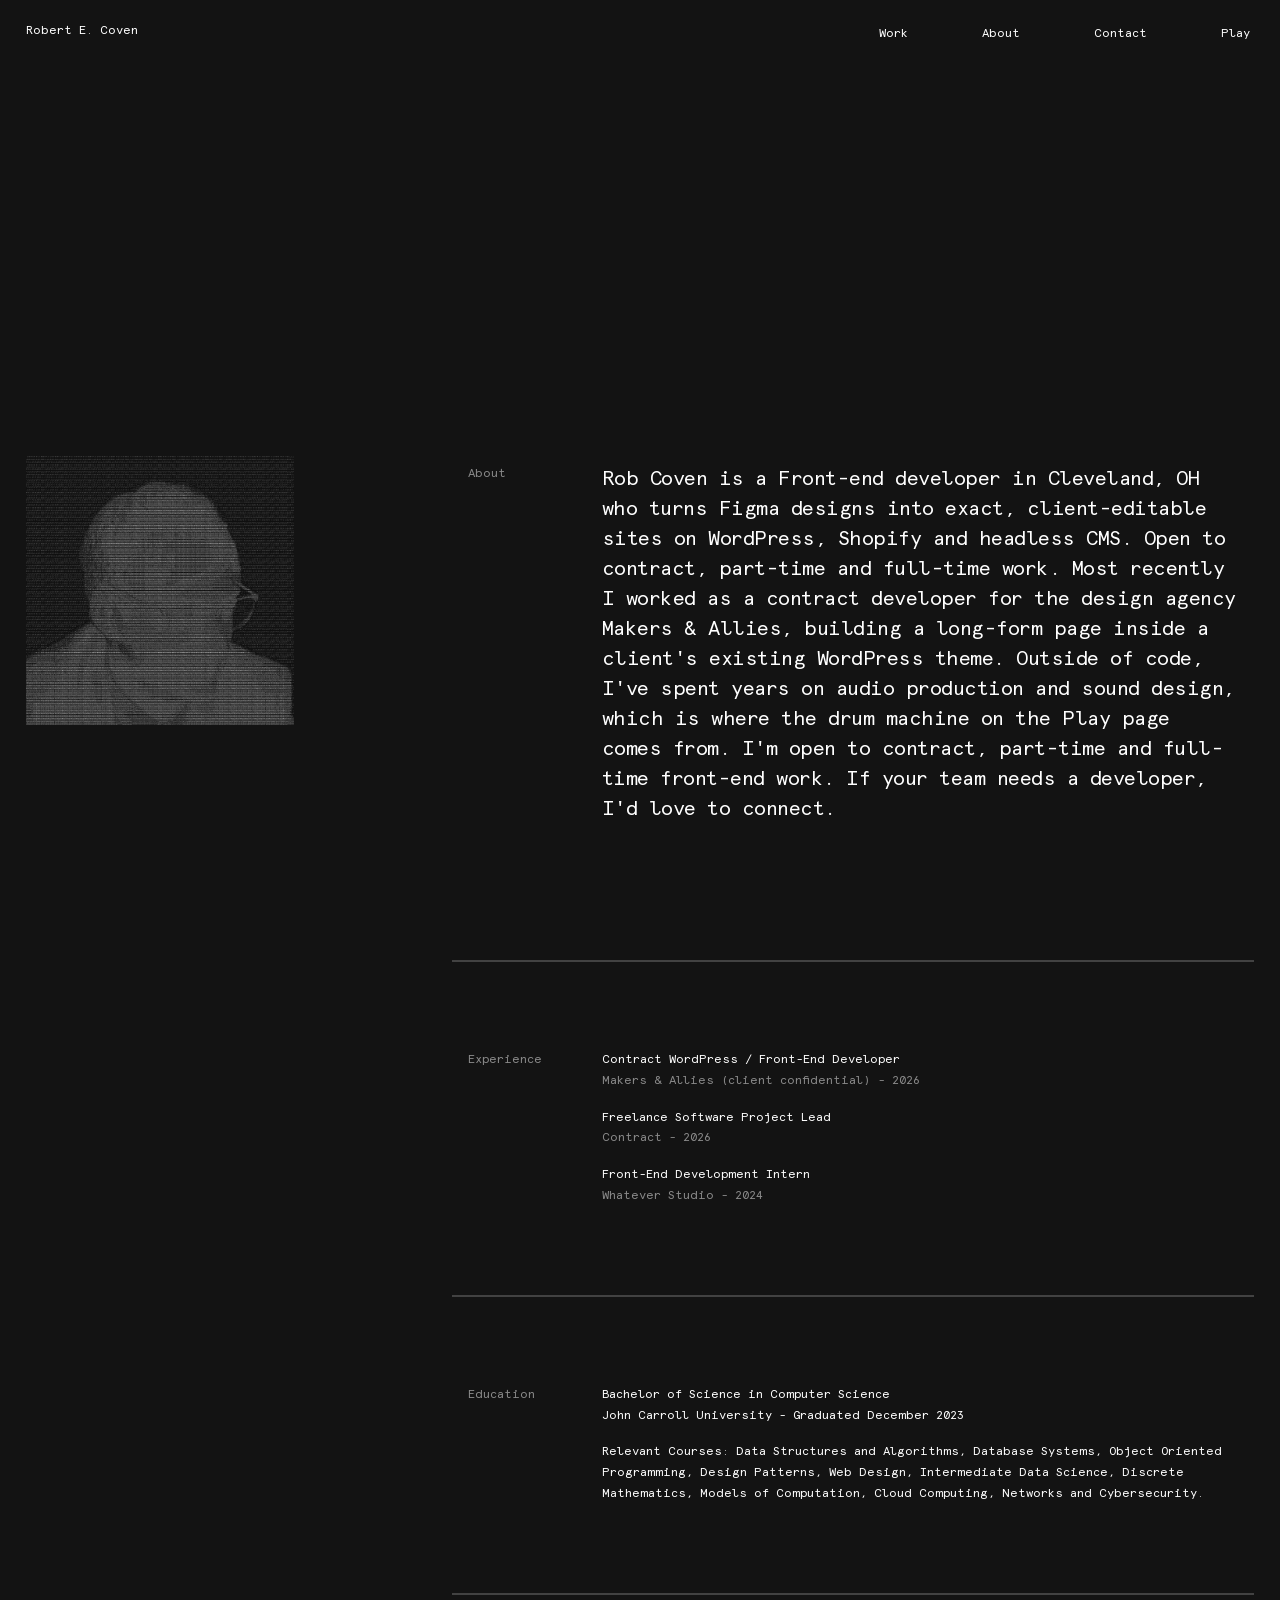
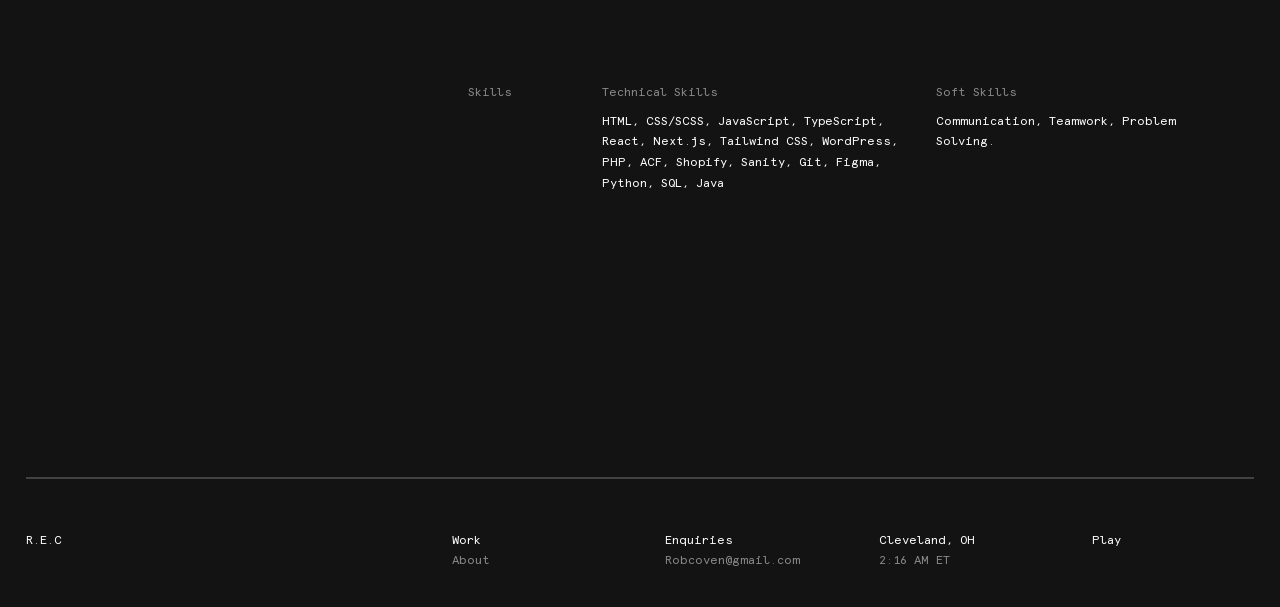
==== commit a685e8e0: "Open the About paragraph with the new intro sentence" ====
--- a/about.html
+++ b/about.html
@@ -63,7 +63,7 @@
                         <span class="label-text">About</span>
                     </div>
                     <div class="col-10">
-                    <p class="about-text">Hi, I'm Rob. I'm a front-end developer based in Cleveland. I turn Figma designs into exact, client-editable sites on WordPress, Shopify and headless CMS. Most recently I worked as a contract developer for the design agency Makers &amp; Allies, building a long-form page inside a client's existing WordPress theme. Outside of code, I've spent years on audio production and sound design, which is where the drum machine on the Play page comes from. I'm open to contract, part-time and full-time front-end work. If your team needs a developer, I'd love to connect.</p>
+                    <p class="about-text">Rob Coven is a Front-end developer in Cleveland, OH who turns Figma designs into exact, client-editable sites on WordPress, Shopify and headless CMS. Open to contract, part-time and full-time work. Most recently I worked as a contract developer for the design agency Makers &amp; Allies, building a long-form page inside a client's existing WordPress theme. Outside of code, I've spent years on audio production and sound design, which is where the drum machine on the Play page comes from. I'm open to contract, part-time and full-time front-end work. If your team needs a developer, I'd love to connect.</p>
                     </div>
                 </div>
                 <div class="row">
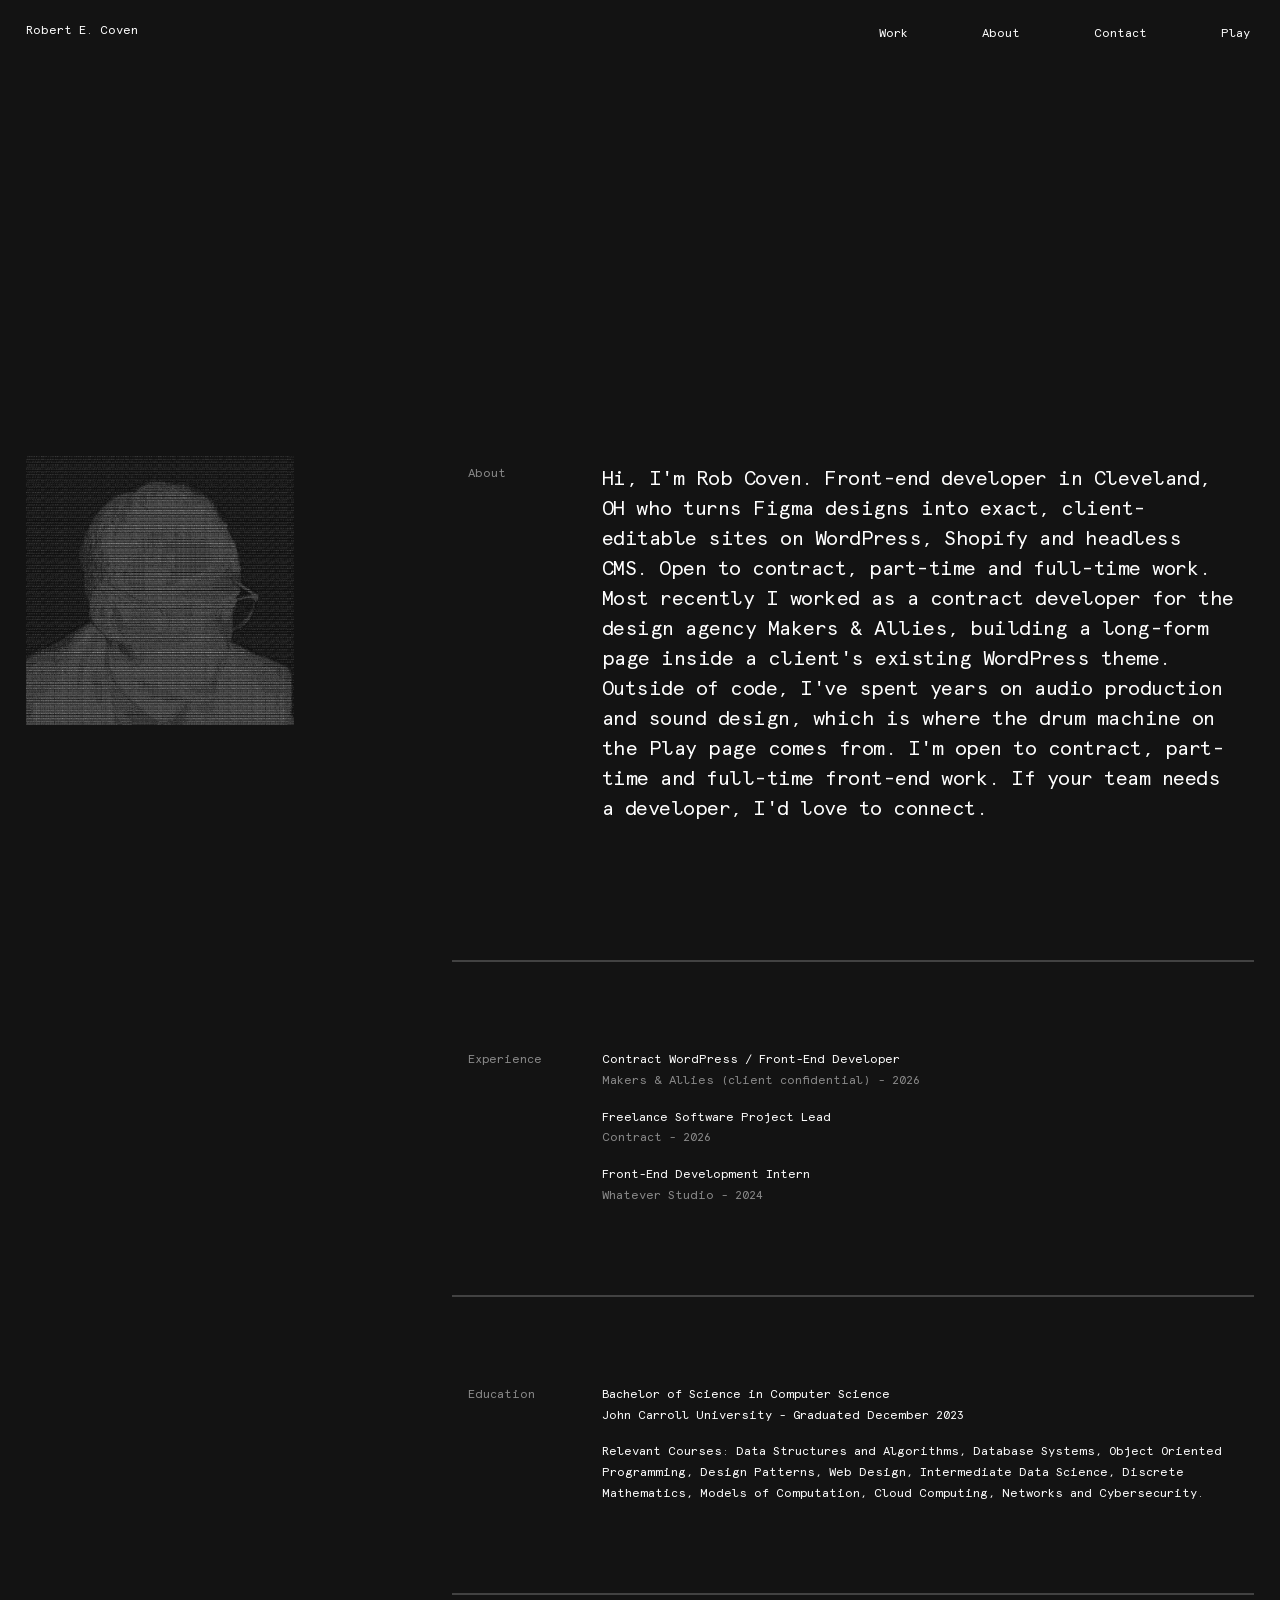
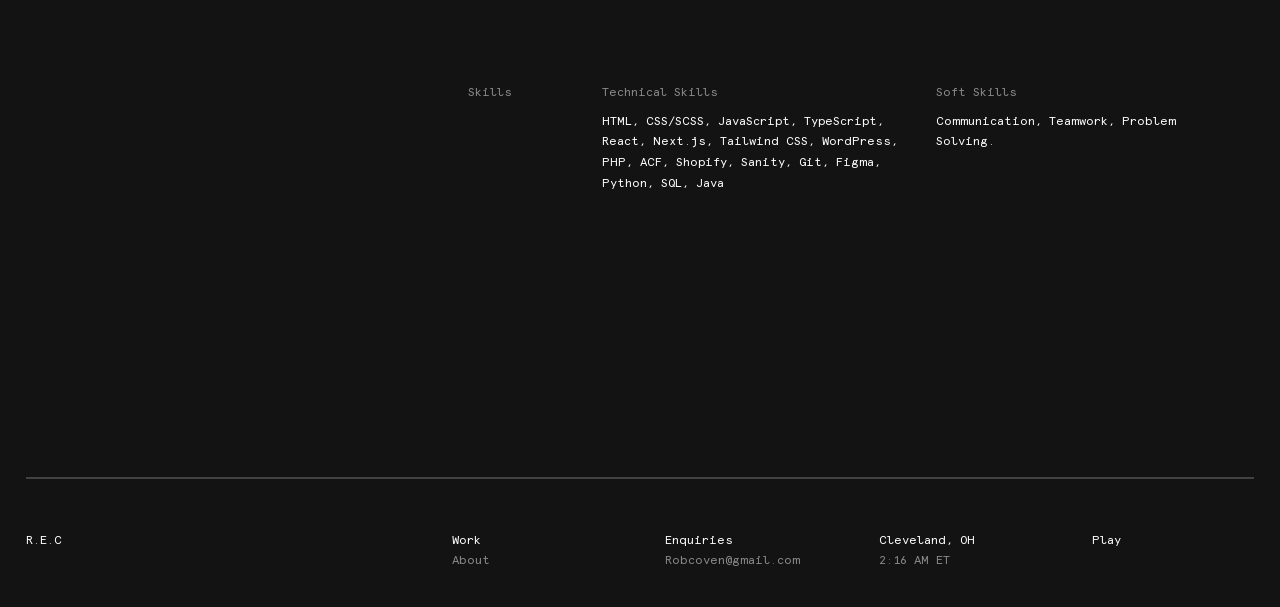
==== commit 236bb622: "Open intro with first-person greeting instead of third person Co-Authored-By: Claude Sonnet 5.5 <nor" ====
--- a/about.html
+++ b/about.html
@@ -63,7 +63,7 @@
                         <span class="label-text">About</span>
                     </div>
                     <div class="col-10">
-                    <p class="about-text">Rob Coven is a Front-end developer in Cleveland, OH who turns Figma designs into exact, client-editable sites on WordPress, Shopify and headless CMS. Open to contract, part-time and full-time work. Most recently I worked as a contract developer for the design agency Makers &amp; Allies, building a long-form page inside a client's existing WordPress theme. Outside of code, I've spent years on audio production and sound design, which is where the drum machine on the Play page comes from. I'm open to contract, part-time and full-time front-end work. If your team needs a developer, I'd love to connect.</p>
+                    <p class="about-text">Hi, I'm Rob Coven. Front-end developer in Cleveland, OH who turns Figma designs into exact, client-editable sites on WordPress, Shopify and headless CMS. Open to contract, part-time and full-time work. Most recently I worked as a contract developer for the design agency Makers &amp; Allies, building a long-form page inside a client's existing WordPress theme. Outside of code, I've spent years on audio production and sound design, which is where the drum machine on the Play page comes from. I'm open to contract, part-time and full-time front-end work. If your team needs a developer, I'd love to connect.</p>
                     </div>
                 </div>
                 <div class="row">
--- a/style.css
+++ b/style.css
@@ -55,8 +55,23 @@
 }
 
 
+/* The 16px gap above the nav moves from the container into the nav,
+   so the bar keeps the same spacing when it sticks to the top. */
+.container {
+    margin-top: 0;
+}
+
 .nav {
     width: 100%;
+    position: sticky;
+    top: 0;
+    z-index: 1000;
+    padding-top: 16px;
+    background-color: #131313;
+}
+
+#work-section {
+    scroll-margin-top: 64px;
 }
 
 a {
@@ -563,10 +578,6 @@
         display: none;
     }
 
-    .nav.row {
-        position: static !important;
-    }
-
     .ham-menu {
         display: block;
         position: absolute;
